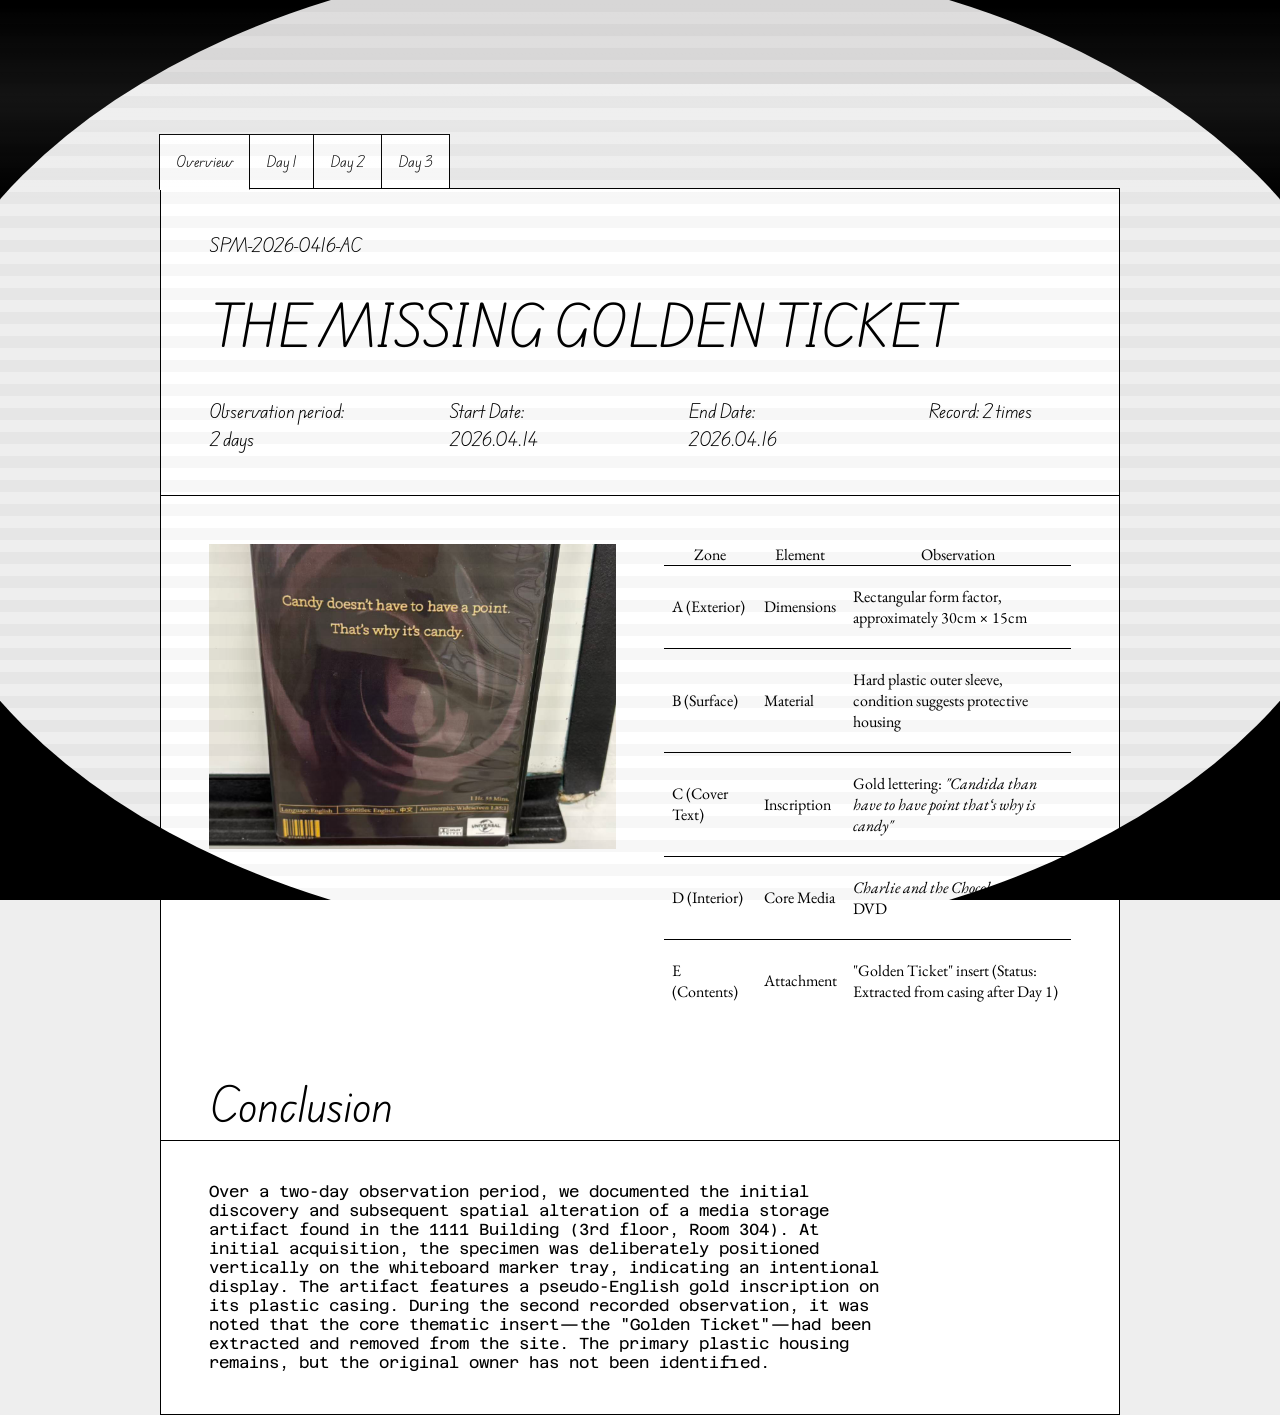
==== Cbook.html @ 36b88fbe "26/4/22/Final first attmpt" ====
<!DOCTYPE html>
<html lang="en">
<head>
    <meta charset="utf-8">
    <meta content="initial-scale=1.0,width=device-width" name="viewport">
    <title>L.O.S.T — The Missing Golden Ticket</title>
    <link href="css/reset.css" rel="stylesheet" type="text/css">
    <link href="css/styles.css" rel="stylesheet" type="text/css">
    <link href="https://fonts.googleapis.com/css2?family=Azeret+Mono&family=Edu+AU+VIC+WA+NT+Hand:wght@400;700&family=EB+Garamond:ital,wght@0,400;0,700;1,400&display=swap" rel="stylesheet">
    <script src="js/scripts.js"></script>
    <link rel="icon" type="image/png" href="/favicon-96x96.png" sizes="96x96" />
    <link rel="icon" type="image/svg+xml" href="/favicon.svg" />
    <link rel="shortcut icon" href="/favicon.ico" />
    <link rel="apple-touch-icon" sizes="180x180" href="/apple-touch-icon.png" />
    <link rel="manifest" href="/site.webmanifest" />
</head>

<body>

    <div class="nav">
        <div class="nav_icon">
            <a href="index.html">L.O.S.T</a>
        </div>
    </div>

    <div class="tabs_wrapper">
        <div class="tabs">
            <div class="tab active" onclick="switchTab(0, this)"><p>Overview</p></div>
            <div class="tab" onclick="switchTab(1, this)"><p>Day 1</p></div>
            <div class="tab" onclick="switchTab(2, this)"><p>Day 2</p></div>
            <div class="tab" onclick="switchTab(3, this)"><p>Day 3</p></div>
        </div>

        <div class="content_panels">
                    <div class="content-panel active">
            <div class="subtitle">
                <h2>SPM-2026-0416-AC</h2>
            </div>
            <div class="title">
                <h1>THE MISSING GOLDEN TICKET</h1>
            </div>
            <div class="details">
                <p>Observation period: 2 days</p >
                <p>Start Date: 2026.04.14</p >
                <p>End Date: 2026.04.16</p >
                <p>Record: 2 times</p >
            </div>
            <div class="img_table_grid">
                <div class="content_img">
                    <img id="overview-slideshow" src="images/CBook/Dayone/Dayone.jpg" alt="Charlie and the Chocolate Factory DVD case with golden inscription and Golden Ticket insert">
                </div>
                <table class="observation_table">
                    <thead>
                        <tr><th>Zone</th><th>Element</th><th>Observation</th></tr>
                    </thead>
                    <tbody>
                        <tr>
                            <td>A (Exterior)</td>
                            <td>Dimensions</td>
                            <td>Rectangular form factor, approximately 30cm × 15cm</td>
                        </tr>
                        <tr>
                            <td>B (Surface)</td>
                            <td>Material</td>
                            <td>Hard plastic outer sleeve, condition suggests protective housing</td>
                        </tr>
                        <tr>
                            <td>C (Cover Text)</td>
                            <td>Inscription</td>
                            <td>Gold lettering: <em>"Candida than have to have point that‘s why is candy"</em></td>
                        </tr>
                        <tr>
                            <td>D (Interior)</td>
                            <td>Core Media</td>
                            <td><em>Charlie and the Chocolate Factory</em> DVD</td>
                        </tr>
                        <tr>
                            <td>E (Contents)</td>
                            <td>Attachment</td>
                            <td>"Golden Ticket" insert (Status: Extracted from casing after Day 1)</td>
                        </tr>
                    </tbody>
                </table>
            </div>
            <div class="content_section">
                <div class="section_title">
                    <h2>Conclusion</h2>
                </div>
                <div class="content_paragraph">
                    <p>Over a two-day observation period, we documented the initial discovery and subsequent spatial alteration of a media storage artifact found in the 1111 Building (3rd floor, Room 304). At initial acquisition, the specimen was deliberately positioned vertically on the whiteboard marker tray, indicating an intentional display. The artifact features a pseudo-English gold inscription on its plastic casing. During the second recorded observation, it was noted that the core thematic insert—the "Golden Ticket"—had been extracted and removed from the site. The primary plastic housing remains, but the original owner has not been identified.</p >
                </div>
            </div>
        </div>

        <div class="content-panel">
    <div class="subtitle">
        <h2>SPM-2026-0416-AC</h2>
    </div>
    <div class="title_2">
        <h1>DAY 1</h1>
    </div>

    <div class="content_section">
        <div class="section_title">
            <h2>Record</h2>
        </div>
        <div class="content_paragraph">
            <p>The specimen was discovered during a studio session in Room 304, 3rd floor, Building 1111 — positioned vertically against the whiteboard marker tray as though placed with intent. No owner was present. Documentation was approached with care, given the possibility that the owner remained nearby. During the attempt to photograph the artifact, the vibration of the approach proved sufficient to disturb its balance; the specimen fell and came to rest on the floor. This unintended displacement established a new positional baseline. Any subsequent disturbance to this resting state will constitute evidence of external intervention. The specimen has been left in situ.</p >
        </div>
    </div>
    
    <div class="img_table_grid">
        <div class="content_img">
            <img src="images/CBook/Dayone/Dayone.jpg" alt="Charlie and the Chocolate Factory DVD case, found standing against the whiteboard marker tray, later fallen to the floor">
        </div>
    </div>
    
</div>

<div class="content-panel">
    <div class="subtitle">
        <h2>SPM-2026-0416-AC</h2>
    </div>
    <div class="title_2">
        <h1>DAY 2: INTERACTIVE EXAMINATION</h1>
    </div>

    <div class="content_section">
        <div class="section_title">
            <h2>Record</h2>
        </div>
        <div class="content_paragraph">
            <p>On Day 2, noting that the artifact remained unclaimed, a more intrusive examination protocol was initiated. Exercising a higher degree of intervention, the observer directly interacted with the specimen, manually inverting it to assess its surface features and reverse side. This physical inspection conclusively identified the object as a media casing for the franchise <em>Charlie and the Chocolate Factory</em>.</p >
        </div>
    </div>
    <div class="img_table_grid">
        <div class="content_img">
            <img src="images/CBook/DayTwo/Daytwo_front.jpg" alt="Charlie and the Chocolate Factory DVD case, front cover">
        </div>
        <div class="content_img">
            <img src="images/CBook/DayTwo/Daytwo_back.jpg" alt="Charlie and the Chocolate Factory DVD case, back cover">
        </div>
    </div>
    <div class="content_section">
        <div class="content_paragraph">
            <p>Following external verification, the casing was unsealed to conduct an internal audit of its contents. Inside, two distinct components were discovered: a standard optical disc and a thematic paper insert replicating a "Golden Ticket." Post-examination, all contents were strictly preserved — the insert and disc were re-inserted, and the casing closed. The specimen was meticulously restored to its exact fallen position from Day 1, with the explicit intent of allowing the original owner to retrieve the item fully intact.</p >
        </div>
    </div>
    <div class="img_table_grid">
        <div class="content_img">
            <img class="horizontal" src="images/CBook/DayTwo/Daytwo_open_horizontalonly.png" alt="DVD case open, showing the disc and Golden Ticket insert">
        </div>
    </div>
</div>

<div class="content-panel">
    <div class="subtitle">
        <h2>SPM-2026-0416-AC</h2>
    </div>
    <div class="title_2">
        <h1>DAY 3: INCIDENT LOG</h1>
    </div>
    
    <div class="content_section">
        <div class="section_title">
            <h2>Record</h2>
        </div>
        <div class="content_paragraph">
            <p>Upon returning to the site on Day 3, the observer noted an immediate deviation from the established baseline. The specimen had shifted from its restored fallen position: the casing now lay fully open on the floor, its contents partially exposed. Preliminary visual assessment indicated a disturbance consistent with deliberate human intervention.</p >
        </div>
    </div>
    <div class="img_table_grid">
        <div class="content_img">
            <img src="images/CBook/DayThree/DayThree_white.jpg" alt="DVD case displaced from its restored position, fallen on the floor">
        </div>
        <div class="content_img">
            <img src="images/CBook/DayThree/DayThree_on floor.jpg" alt="DVD case lying open, contents partially exposed">
        </div>
    </div>
    <div class="content_section">
        <div class="section_title">
            <h2>Who took it?</h2>
        </div>
        <div class="content_paragraph">
            <p>On arrival, the casing was found displaced from its baseline position — fallen, partially open, contents exposed. Upon inspection, the Golden Ticket was absent. The disc remained. It is unclear when the removal occurred or by whom. The observation is hereby concluded.</p >
        </div>
    </div>
    <div class="img_table_grid">
        <div class="content_img">
            <img class="horizontal" src="images/CBook/DayThree/DayThree_open_horizontialonly.png" alt="DVD case open, Golden Ticket absent — only the disc remains">
        </div>
    </div>
</div>



        </div>
    </div>
---- css/styles.css ----
/* ─── TOKENS ─────────────────────────────────────────── */
:root {
    --color-bggray: #DEDDDD;
    --color-bggwhite: #EEEEEE;
    --color-white: #FFFFFF;
    --color-breadcrumb: #3366CC;
    --width-marginhorizontal: 0.7rem;
    --height-marginvertical: 1.5rem;
}

@media (min-width: 768px) {
    :root {
        --width-marginhorizontal: 3rem;
        --height-marginvertical: 2.6rem;
    }
}

body.dark-mode {
    --color-bgblue: #2F4E46;
    --color-bggreem: #0E1206;
    --color-green: #a8d5a2;
    --color-font: #F3F3F3;
    --color-highlight: #5A4647;
}

/* ─── BASE ELEMENTS ──────────────────────────────────── */
body {
    background: var(--color-bggwhite);
    color: var(--color-font);
    min-height: 100vh;
}

body::before {
    content: '';
    position: fixed;
    top: 0;
    left: 0;
    width: 100%;
    height: 100%;
    pointer-events: none;
    z-index: 9999;
    background: repeating-linear-gradient(
        0deg,
        rgba(0, 0, 0, 0.03) 0px,
        rgba(0, 0, 0, 0.03) 12px,
        transparent 9px,
        transparent 24px
    );
}

#mask-overlay {
    position: fixed;
    top: 0;
    left: 0;
    width: 100%;
    height: 100%;
    pointer-events: none;
    z-index: 9997;
    background: #000;
    -webkit-mask-mode: luminance;
    mask-mode: luminance;
}

body::after {
    content: '';
    position: fixed;
    top: 0;
    left: 0;
    width: 100%;
    height: 100%;
    pointer-events: none;
    z-index: 9998;
    background: linear-gradient(
        180deg,
        transparent 0%,
        rgba(255, 255, 255, 0.08) 50%,
        transparent 100%
    );
    background-size: 100% 200px;
    background-repeat: no-repeat;
    animation: crt-band 6s linear infinite;
}


a {
    text-decoration: none;
    color: #000;
    font-family: "EB Garamond";
    font-size: 2.5rem;
    font-weight: 400;
}

table {
    border-collapse: collapse;
}

td {
    padding: 20px 8px;
    border-top: #000 solid 1px;
}

/* ─── NAV ────────────────────────────────────────────── */
.nav {
    display: flex;
    flex-wrap: wrap;
    padding: 16px 0;
    background-color: var(--color-bggray);
    margin-bottom: var(--width-marginhorizontal);

    @media screen and (min-width: 850px) {
        display: grid;
        grid-template-columns: auto 1fr auto;
    }
}

.nav_icon {
    display: flex;
    gap: 1rem;
    margin-left: 1rem;
}

.nav_breadcrumb {
    display: none;
}

@media (min-width: 850px) {
    .nav_breadcrumb {
        display: flex;
        align-items: center;
        color: var(--color-breadcrumb);
        font-family: "EB Garamond";
        font-size: clamp(0.5rem, 3vw, 1.25rem);
        font-weight: 400;
        margin-left: 1rem;
        white-space: nowrap;
        overflow: hidden;
        text-overflow: ellipsis;
    }
}

.nav_breadcrumb_current {
    text-decoration: underline;
}

.nav_toggle {
    display: flex;
    align-items: center;
    margin-right: 1rem;
    margin-left: auto;
}

.nav_toggle button {
    font-family: "EB Garamond";
    font-size: 1rem;
    background: none;
    border: 1px solid #000;
    padding: 0.2rem 0.8rem;
    cursor: pointer;
}

body.no-effects::before,
body.no-effects::after {
    display: none;
}

body.no-effects #mask-overlay {
    display: none;
}

/* ─── INDEX: CARD GRID ───────────────────────────────── */
.grid {
    display: grid;
    grid-template-columns: repeat(auto-fit, minmax(240px, 1fr));
    gap: 40px;
    margin: var(--width-marginhorizontal);
}

.card {
    display: flex;
    flex-direction: column;
    container-type: inline-size;
}

.label {
    align-self: flex-start;
    font-family: "Edu AU VIC WA NT Hand";
    font-size: clamp(10px, 3.8cqw, 14px);
    font-weight: bold;
    height: 2.2em;
    padding: 0 2em 0 0.8em;
    line-height: 1;
    background: #000;
    color: #fff;
    letter-spacing: 0.05em;
    white-space: nowrap;
    clip-path: polygon(0 0, calc(100% - 1.2em) 0, 100% 100%, 0 100%);
    display: flex;
    align-items: center;
    margin-bottom: -1px;
    position: relative;
    z-index: 2;
}

.label p {
    margin: 0;
}

.card .image {
    width: 100%;
    aspect-ratio: 4/3;
    overflow: hidden;
    position: relative;
    border: 2px solid #000;
    background: #000;
}

.card .image img {
    width: 100%;
    height: 100%;
    object-fit: cover;
    display: block;
    opacity: 0;
}

.card-title {
    position: absolute;
    inset: 0;
    display: flex;
    align-items: center;
    justify-content: center;
    padding: 1rem;
    color: #fff;
    font-family: "Edu AU VIC WA NT Hand";
    font-size: clamp(0.75rem, 3.2cqw, 1rem);
    line-height: 1.25;
    text-align: center;
}

.card:hover .card-title {
    opacity: 0;
}

.card:hover .image img {
    opacity: 1;
}

/* ─── ID CARD: TAB SYSTEM ────────────────────────────── */
.tabs_wrapper {
    font-family: "EB Garamond";
    display: flex;
    flex-direction: column;
    margin: 0 var(--width-marginhorizontal);
}

@media (min-width: 850px) {
    .tabs_wrapper {
        width: 75%;
        margin-left: auto;
        margin-right: auto;
    }
}

.tabs {
    display: flex;
    position: relative;
    top: 2px;
}

.tab {
    cursor: pointer;
    position: relative;
    margin-left: -1px;
    z-index: 0;
}

.tab.active {
    z-index: 2;
}

.tab.active p {
    border-bottom-color: var(--color-white);
}

.tab p {
    background-color: var(--color-white);
    border: 1px solid #000;
    padding: 1rem;
    color: #000;
    font-family: "Edu AU VIC WA NT Hand";
    font-size: 0.8rem;
}

/* ─── ID CARD: CONTENT PANELS ────────────────────────── */
.content_panels {
    background-color: var(--color-white);
    border: 1px solid #000;
    position: relative;
    z-index: 1;
    width: 100%;
    box-sizing: border-box;
}

.content_panels p, .content_panels h2, .content_panels h1 {
    margin: 0 var(--width-marginhorizontal);
}

.content-panel {
    display: none;
}

.content-panel.active {
    display: block;
}

/* ─── ID CARD: TYPOGRAPHY ────────────────────────────── */
.subtitle {
    font-family: "Edu AU VIC WA NT Hand";
    font-size: 1rem;
    margin-top: var(--height-marginvertical);
}

.title {
    font-family: "Edu AU VIC WA NT Hand";
    font-size: clamp(1.8rem, 7vw, 3rem);
    font-weight: 400;
    line-height: 1.15;
    margin-top: var(--height-marginvertical);
    margin-bottom: var(--height-marginvertical);
}

.title_2 {
    font-family: "Edu AU VIC WA NT Hand";
    font-size: clamp(2rem, 9vw, 4rem);
    line-height: 1.15;
    margin-top: var(--height-marginvertical);
    margin-bottom: var(--height-marginvertical);
}

.section_title {
    color: #000;
    font-family: "Edu AU VIC WA NT Hand";
    font-size: clamp(1.5rem, 6vw, 2.5rem);
    border-bottom: 1px solid #000;
}

/* ─── ID CARD: CONTENT BLOCKS ────────────────────────── */
.details {
    font-family: "Edu AU VIC WA NT Hand";
    font-size: 1rem;
    border-bottom: 1px solid #000;
    margin-bottom: var(--width-marginhorizontal);
    display: grid;
    grid-template-columns: 1fr;
    gap: 0 0rem;
    

    @media (min-width: 600px) {
        grid-template-columns: repeat(4, 1fr);
        
    }
}

.details p {
    margin-bottom: var(--height-marginvertical);
    
}

.observer {
    display: flex;
    flex-wrap: wrap;
    align-items: center;
    gap: var(--width-marginhorizontal);
    margin: 0 var(--width-marginhorizontal) var(--width-marginhorizontal);
}

.observer_signature {
    font-family: "Edu AU VIC WA NT Hand";
    margin-left: var(--width-marginhorizontal);
    margin-bottom: var(--height-marginvertical);
}

.img_table_grid {
    display: grid;
    grid-template-columns: repeat(auto-fit, minmax(240px, 1fr));
    gap: var(--width-marginhorizontal);
    align-items: start;
    margin: 0 var(--width-marginhorizontal) var(--width-marginhorizontal);
}

.observation_table {
    width: 100%;
}

.img_table_grid > .content_img:only-child {
    max-width: 55%;
}

.content_img img {
    width: 100%;
    aspect-ratio: 3/4;
    object-fit: cover;
    display: block;
}

.content_img img.horizontal {
    aspect-ratio: 4/3;
}

.content_img img.portrait {
    aspect-ratio: 3/4;
}

@media (min-width: 768px) {
    .content_img img {
        aspect-ratio: 4/3;
    }
}

.content_paragraph {
    width: 100%;
    font-family: "Azeret Mono";
}

.content_paragraph p {
    margin-top: var(--height-marginvertical);
    margin-bottom: var(--height-marginvertical);

    @media screen and (min-width: 875px) {
        max-width: 70%;
    }
}
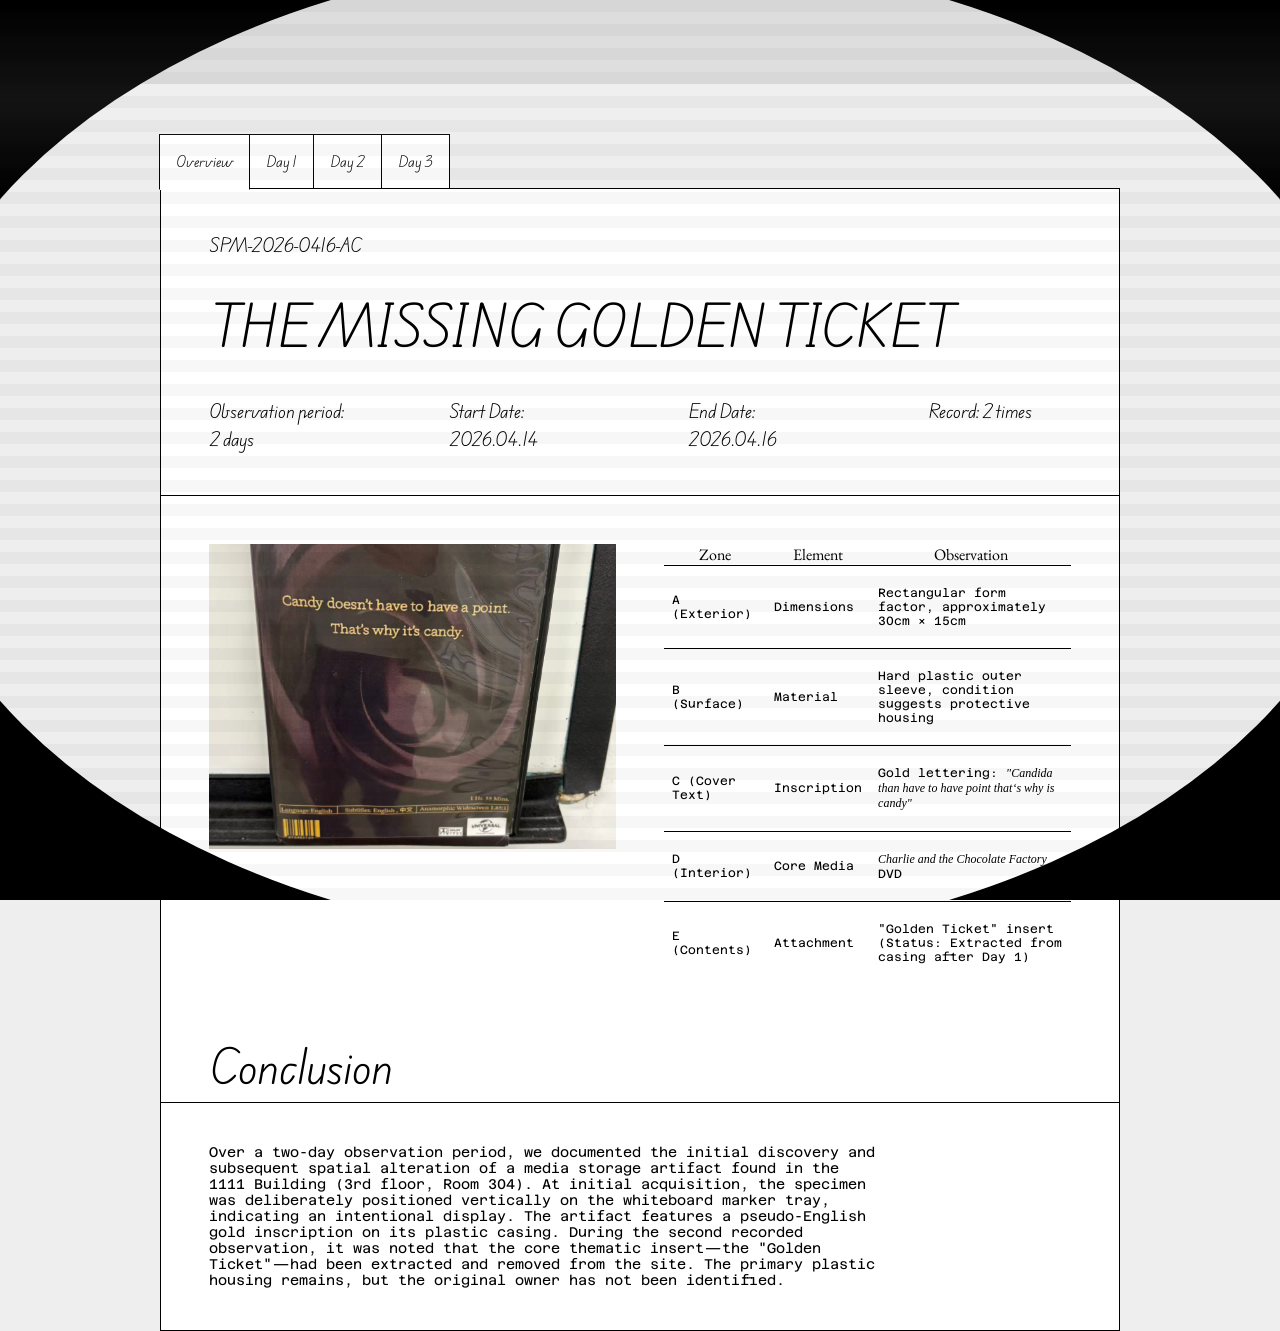
==== commit d0b45589: "DeleteFfolder" ====
--- a/Cbook.html
+++ b/Cbook.html
@@ -8,11 +8,11 @@
     <link href="css/styles.css" rel="stylesheet" type="text/css">
     <link href="https://fonts.googleapis.com/css2?family=Azeret+Mono&family=Edu+AU+VIC+WA+NT+Hand:wght@400;700&family=EB+Garamond:ital,wght@0,400;0,700;1,400&display=swap" rel="stylesheet">
     <script src="js/scripts.js"></script>
-    <link rel="icon" type="image/png" href="/favicon-96x96.png" sizes="96x96" />
-    <link rel="icon" type="image/svg+xml" href="/favicon.svg" />
-    <link rel="shortcut icon" href="/favicon.ico" />
-    <link rel="apple-touch-icon" sizes="180x180" href="/apple-touch-icon.png" />
-    <link rel="manifest" href="/site.webmanifest" />
+    <link rel="icon" type="image/png" href="favicon/favicon-96x96.png" sizes="96x96" />
+    <link rel="icon" type="image/svg+xml" href="favicon/favicon.svg" />
+    <link rel="shortcut icon" href="favicon/favicon.ico" />
+    <link rel="apple-touch-icon" sizes="180x180" href="favicon/apple-touch-icon.png" />
+    <link rel="manifest" href="site.webmanifest" />
 </head>
 
 <body>
--- a/css/styles.css
+++ b/css/styles.css
@@ -97,6 +97,8 @@
 td {
     padding: 20px 8px;
     border-top: #000 solid 1px;
+    font-family: "Azeret Mono";
+    font-size: 12px;
 }
 
 /* ─── NAV ────────────────────────────────────────────── */
@@ -424,8 +426,10 @@
 .content_paragraph p {
     margin-top: var(--height-marginvertical);
     margin-bottom: var(--height-marginvertical);
+    font-size: 12px;
 
     @media screen and (min-width: 875px) {
         max-width: 70%;
-    }
-}
+        font-size: 14px;
+    }
+}
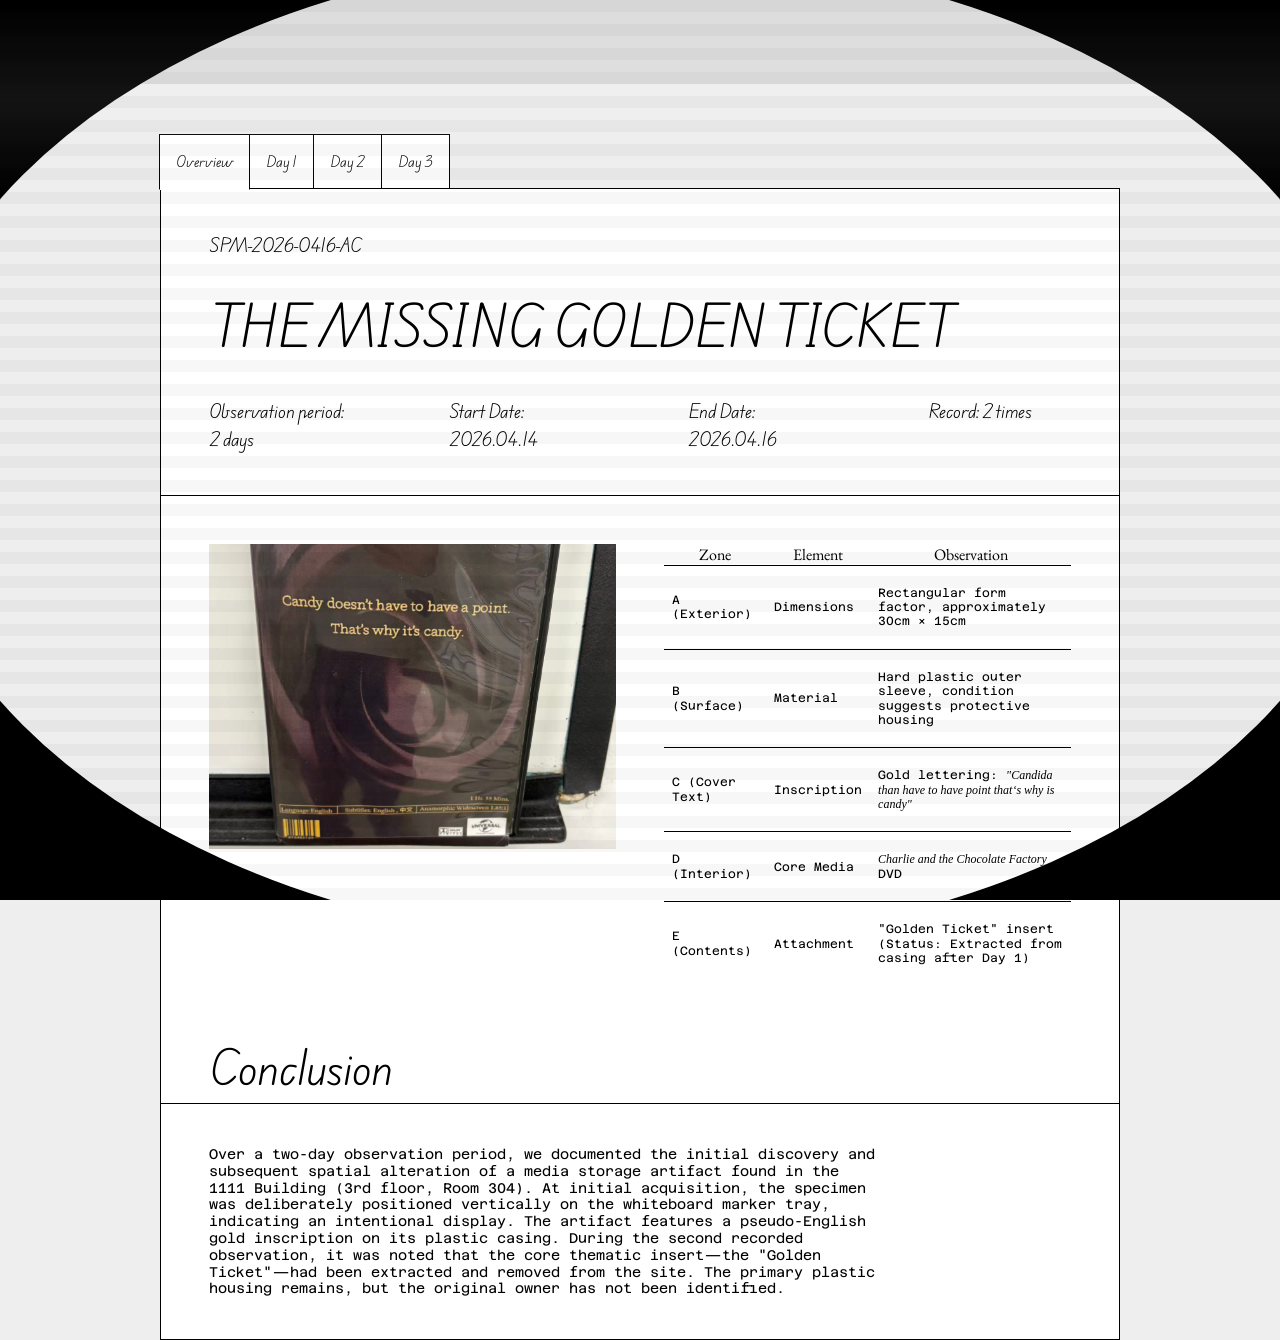
==== commit 06cf7eb9: "Add favicon links to all HTML pages Co-Authored-By: Claude Sonnet 4.6 <noreply@anthropic.com>" ====
--- a/Cbook.html
+++ b/Cbook.html
@@ -7,12 +7,10 @@
     <link href="css/reset.css" rel="stylesheet" type="text/css">
     <link href="css/styles.css" rel="stylesheet" type="text/css">
     <link href="https://fonts.googleapis.com/css2?family=Azeret+Mono&family=Edu+AU+VIC+WA+NT+Hand:wght@400;700&family=EB+Garamond:ital,wght@0,400;0,700;1,400&display=swap" rel="stylesheet">
+    <link rel="icon" type="image/x-icon" href="favicon.ico">
+    <link rel="icon" type="image/png" sizes="96x96" href="favicon-96x96.png">
+    <link rel="icon" type="image/svg+xml" href="favicon.svg">
     <script src="js/scripts.js"></script>
-    <link rel="icon" type="image/png" href="favicon/favicon-96x96.png" sizes="96x96" />
-    <link rel="icon" type="image/svg+xml" href="favicon/favicon.svg" />
-    <link rel="shortcut icon" href="favicon/favicon.ico" />
-    <link rel="apple-touch-icon" sizes="180x180" href="favicon/apple-touch-icon.png" />
-    <link rel="manifest" href="site.webmanifest" />
 </head>
 
 <body>
--- a/css/styles.css
+++ b/css/styles.css
@@ -99,6 +99,7 @@
     border-top: #000 solid 1px;
     font-family: "Azeret Mono";
     font-size: 12px;
+    line-height: 1.2;
 }
 
 /* ─── NAV ────────────────────────────────────────────── */
@@ -427,6 +428,7 @@
     margin-top: var(--height-marginvertical);
     margin-bottom: var(--height-marginvertical);
     font-size: 12px;
+    line-height: 1.2;
 
     @media screen and (min-width: 875px) {
         max-width: 70%;
